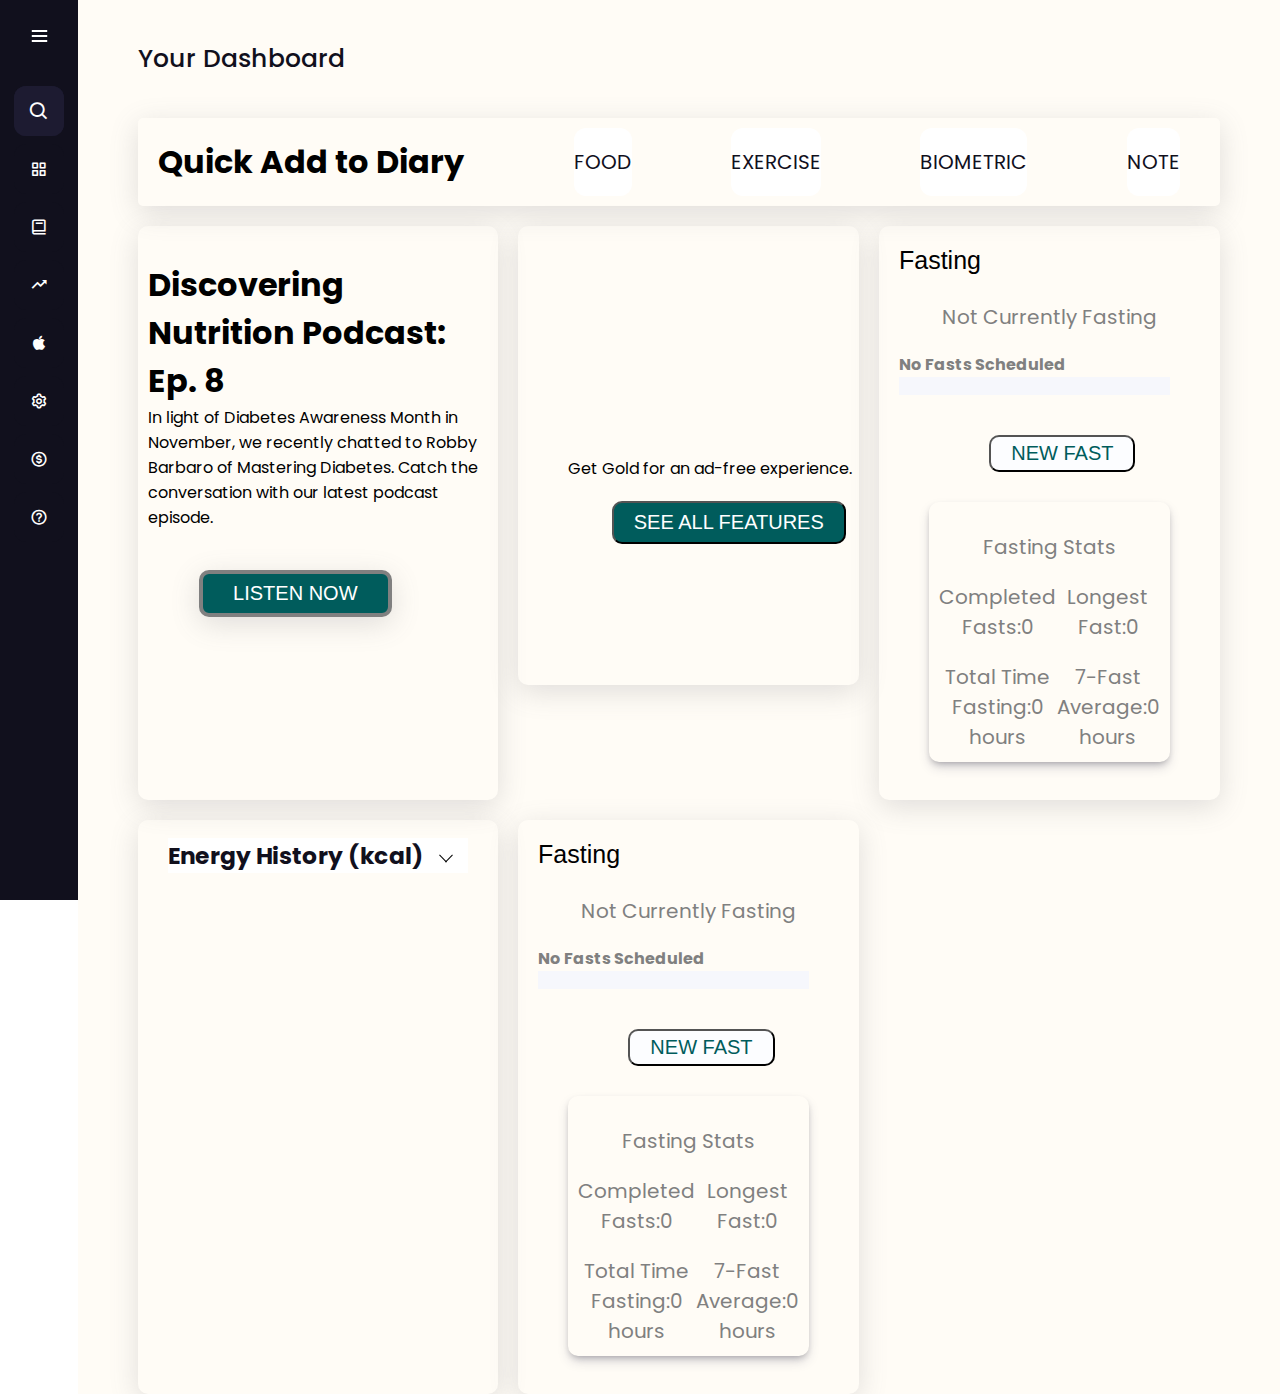
==== dashboard.html @ f8ed8d7b "dashboard complete" ====
<!DOCTYPE html>
<html lang="en" dir="ltr">
  <head>
    <meta charset="UTF-8">
    <link rel="stylesheet" href="./dashboard.css">
    <link href='https://unpkg.com/boxicons@2.0.7/css/boxicons.min.css' rel='stylesheet'>
     <meta name="viewport" content="width=device-width, initial-scale=1.0">
     <script src="https://kit.fontawesome.com/d331f272dc.js" crossorigin="anonymous"></script>
     <script type="module" src="https://unpkg.com/ionicons@5.5.2/dist/ionicons/ionicons.esm.js"></script>
     <script nomodule src="https://unpkg.com/ionicons@5.5.2/dist/ionicons/ionicons.js"></script>
    </head>
   
<body>
  <div class="sidebar">
    <div class="logo-details">
        <i class="fa-brands fa-nutritionix"></i>
        <div class="logo_name">fitNfine</div>
        <i class='bx bx-menu' id="btn" ></i>
    </div>
    <ul class="nav-list">
      <li>
          <i class='bx bx-search' ></i>
         <input type="text" placeholder="Search...">
         <span class="tooltip">Search</span>
      </li>
      <li>
        <a href="#">
          <i class='bx bx-grid-alt'></i>
          <span class="links_name">Dashboard</span>
        </a>
         <span class="tooltip">Dashboard</span>
      </li>
      <li>
       <a href="#">
        <i class='bx bx-book'></i>
         <span class="links_name">Diary</span>
       </a>
       <span class="tooltip">Diary</span>
     </li>
     <li>
       <a href="#">
        <i class='bx bx-trending-up'></i>
         <span class="links_name">Trends</span>
       </a>
       <span class="tooltip">Trends</span>
     </li>
     <li>
       <a href="#">
        <i class='bx bxl-apple'></i>
         <span class="links_name">Food</span>
       </a>
       <span class="tooltip">Food</span>
     </li>
     <li>
       <a href="#">
        <i class='bx bx-cog' ></i>
         <span class="links_name">Setting</span>
       </a>
       <span class="tooltip">Setting</span>
     </li>
     <li>
       <a href="#">
        <i class='bx bx-dollar-circle' ></i>
         <span class="links_name">Plan</span>
       </a>
       <span class="tooltip">Plan</span>
     </li>
     <li>
       <a href="#">
        <i class='bx bx-help-circle' ></i>
         <span class="links_name">Help</span>
       </a>
       <span class="tooltip">Help</span>
     </li>
     
    </ul>
  </div>
  <section class="home-section">
      <div class="text">Your Dashboard</div>
      <div class="nav">
        <div>
          <h1>Quick Add to Diary</h1>
        </div>
        <div>
          <a href="#">
            <ion-icon name="fast-food-outline" class="icons1"></ion-icon>
             <span class="links_name">FOOD</span>
           </a>
        </div>
        <div>
          <a href="#">
            <ion-icon name="bicycle-outline" class="icons2"></ion-icon>
             <span class="links_name">EXERCISE</span>
           </a>
        </div>
        <div>
          <a href="#">
            <ion-icon name="finger-print-outline" class="icons3"></ion-icon>
             <span class="links_name">BIOMETRIC</span>
           </a>
        </div>
        <div>
          <a href="#">
            <ion-icon name="document-outline" class="icons4"></ion-icon>
             <span class="links_name">NOTE</span>
           </a>
        </div>
      </div>
      <div class="mid-section">
        <div class="poster">
          <img class="poster-image1" src="https://braze-images.com/appboy/communication/marketing/content_cards_message_variations/images/6387dbe55fa90006644e5da0/60332a91ff2dcf89826899ec893b847b0bb32868/original.png?1669856169" alt="">
          <h1>Discovering Nutrition Podcast: Ep. 8</h1>
          <p>In light of Diabetes Awareness Month in November, we recently chatted to Robby Barbaro of Mastering Diabetes. Catch the conversation with our latest podcast episode.</p>
          <button class="listen">LISTEN NOW</button>
        </div>
        <div class="ads">
          <img class="poster-image2" src="https://cdn1.cronometer.com/brand/logos/cronometer-gold-black-text.svg" alt="">
          <p>Get Gold for an ad-free experience.</p>
          <button class="features" >SEE ALL FEATURES</button>
        </div>
        <div class="fasting">
            <span class="name1">Fasting</span>
            <ion-icon class="lock" name="lock-closed-outline"></ion-icon>
            <p>Not Currently Fasting</p>
            <h4>No Fasts Scheduled</h4>
            <hr color="#f6f7fc" size="20px" width="90%" border-radius="5%" margin-top="10px">
            <button class="fastbtn">NEW FAST</button>
            <div class="fasting-stats">
              <p>Fasting Stats</p>
              <div>
                <div>
                  <p class="para">Completed Fasts:0</p>
                  <p class="para">Total Time Fasting:0 hours</p>
                </div>
                <div>
                  <p class="para">Longest Fast:0</p>
                  <p class="para">7-Fast Average:0 hours</p>
                </div>
              </div>
            </div>
        </div>
        <div class="Energy">
            <a class="toggle-btn" href="#">
              <h3>Energy History (kcal)</h3>
            <span class="arrow"></span>
            </a>
            
           

      </div>
      <div class="fasting">
        <span class="name1">Fasting</span>
        <ion-icon class="lock" name="lock-closed-outline"></ion-icon>
        <p>Not Currently Fasting</p>
        <h4>No Fasts Scheduled</h4>
        <hr color="#f6f7fc" size="20px" width="90%" border-radius="5%" margin-top="10px">
        <button class="fastbtn">NEW FAST</button>
        <div class="fasting-stats">
          <p>Fasting Stats</p>
          <div>
            <div>
              <p class="para">Completed Fasts:0</p>
              <p class="para">Total Time Fasting:0 hours</p>
            </div>
            <div>
              <p class="para">Longest Fast:0</p>
              <p class="para">7-Fast Average:0 hours</p>
            </div>
          </div>
        </div>
    </div>
      </div>
  </section>
  
</body>

</html>
<script src="./dashboard.js"></script>
---- dashboard.css ----
/* Google Font Link */
@import url('https://fonts.googleapis.com/css2?family=Poppins:wght@200;300;400;500;600;700&display=swap');
*{
  margin: 0;
  padding: 0;
  box-sizing: border-box;
  font-family: "Poppins" , sans-serif;
}

.sidebar{
  position: fixed;
  left: 0;
  top: 0;
  height: 100%;
  width: 78px;
  background: #11101D;
  padding: 6px 14px;
  z-index: 99;
  transition: all 0.5s ease;
}
.sidebar.open{
  width: 250px;
}
.sidebar .logo-details{
  height: 60px;
  display: flex;
  align-items: center;
  position: relative;
}
.sidebar .logo-details .icon{
  opacity: 0;
  transition: all 0.5s ease;
}
.sidebar .logo-details .logo_name{
  color: #fff;
  font-size: 20px;
  font-weight: 600;
  opacity: 0;
  transition: all 0.5s ease;
}
.sidebar.open .logo-details .icon,
.sidebar.open .logo-details .logo_name{
  opacity: 1;
}
.sidebar .logo-details #btn{
  position: absolute;
  top: 50%;
  right: 0;
  transform: translateY(-50%);
  font-size: 22px;
  transition: all 0.4s ease;
  font-size: 23px;
  text-align: center;
  cursor: pointer;
  transition: all 0.5s ease;
}
.sidebar.open .logo-details #btn{
  text-align: right;
}
.sidebar i{
  color: #fff;
  height: 60px;
  min-width: 50px;
  font-size: 28px;
  text-align: center;
  line-height: 60px;
}
.sidebar .nav-list{
  margin-top: 20px;
  height: 100%;
}
.sidebar li{
  position: relative;
  margin: 8px 0;
  list-style: none;
}
.sidebar li .tooltip{
  position: absolute;
  top: -20px;
  left: calc(100% + 15px);
  z-index: 3;
  background: #fff;
  box-shadow: 0 5px 10px rgba(0, 0, 22, 0.3);
  padding: 6px 12px;
  border-radius: 4px;
  font-size: 15px;
  font-weight: 400;
  opacity: 0;
  white-space: nowrap;
  pointer-events: none;
  transition: 0s;
}
.sidebar li:hover .tooltip{
  opacity: 1;
  pointer-events: auto;
  transition: all 0.4s ease;
  top: 50%;
  transform: translateY(-50%);
}
.sidebar.open li .tooltip{
  display: none;
}
.sidebar input{
  font-size: 15px;
  color: #FFF;
  font-weight: 400;
  outline: none;
  height: 50px;
  width: 100%;
  width: 50px;
  border: none;
  border-radius: 12px;
  transition: all 0.5s ease;
  background: #1d1b31;
}
.sidebar.open input{
  padding: 0 20px 0 50px;
  width: 100%;
}
.sidebar .bx-search{
  position: absolute;
  top: 50%;
  left: 0;
  transform: translateY(-50%);
  font-size: 22px;
  background: #1d1b31;
  color: #FFF;
}
.sidebar.open .bx-search:hover{
  background: #1d1b31;
  color: #FFF;
}
.sidebar .bx-search:hover{
  background: #FFF;
  color: #11101d;
}
.sidebar li a{
  display: flex;
  height: 100%;
  width: 100%;
  border-radius: 12px;
  align-items: center;
  text-decoration: none;
  transition: all 0.4s ease;
  background: #11101D;
}
.sidebar li a:hover{
  background: #FFF;
}
.sidebar li a .links_name{
  color:#fffcf6;
  font-size: 15px;
  font-weight: 400;
  white-space: nowrap;
  opacity: 0;
  pointer-events: none;
  transition: 0.4s;
}
.sidebar.open li a .links_name{
  opacity: 1;
  pointer-events: auto;
}
.sidebar li a:hover .links_name,
.sidebar li a:hover i{
  transition: all 0.5s ease;
  color: #11101D;
}
.sidebar li i{
  height: 50px;
  line-height: 50px;
  font-size: 18px;
  border-radius: 12px;
}
.sidebar li.profile{
  position: fixed;
  height: 60px;
  width: 78px;
  left: 0;
  bottom: -8px;
  padding: 10px 14px;
  background: #1d1b31;
  transition: all 0.5s ease;
  overflow: hidden;
}
.sidebar.open li.profile{
  width: 250px;
}
.sidebar li .profile-details{
  display: flex;
  align-items: center;
  flex-wrap: nowrap;
}
.sidebar li img{
  height: 45px;
  width: 45px;
  object-fit: cover;
  border-radius: 6px;
  margin-right: 10px;
}
.sidebar li.profile .name,
.sidebar li.profile .job{
  font-size: 15px;
  font-weight: 400;
  color: #fff;
  white-space: nowrap;
}
.sidebar li.profile .job{
  font-size: 12px;
}
.sidebar .profile #log_out{
  position: absolute;
  top: 50%;
  right: 0;
  transform: translateY(-50%);
  background: #1d1b31;
  width: 100%;
  height: 60px;
  line-height: 60px;
  border-radius: 0px;
  transition: all 0.5s ease;
}
.sidebar.open .profile #log_out{
  width: 50px;
  background: none;
}
.home-section{
  position: relative;
  background:#fffcf6;
  min-height: 100vh;
  top: 0;
  left: 78px;
  width: calc(100% - 78px);
  transition: all 0.5s ease;
  z-index: 2;
}
.sidebar.open ~ .home-section{
  left: 250px;
  width: calc(100% - 250px);
}
.home-section .text{
  display: inline-block;
  color: #11101d;
  font-size: 25px;
  font-weight: 500;
  margin:40px 5%;
}
.home-section .nav{
  width:90%;
  margin: auto;
  
}
.nav{
  display: flex;
  justify-content: space-between;
  box-shadow: rgba(100, 100, 111, 0.2) 0px 7px 29px 0px;
  padding:10px;
  padding-right: 40px;
  border-radius: 5px;
}
.nav h1{
  align-items: center;
  padding: 10px;
}
.nav div a{
  display: flex;
  height: 100%;
  width: 100%;
  font-size: 20px;
  color:#11101D;
  border-radius: 12px;
  align-items: center;
  text-decoration: none;
  transition: all 0.4s ease;
  background:white;
}
.nav div a:hover{
  padding: 10px;
  background:#ffb3b3;
}
.icons1{
  color:red;
  font-size: 2rem;
}
.icons2{
  color:green;
  font-size: 2rem;
}
.icons3{
  color:black;
  font-size: 2rem;
}
.icons4{
  color:black;
  font-size: 2rem;
}
.mid-section{
 width: 90%;
 margin: auto;
 gap:20px;
 margin-top: 20px;
display:grid;
grid-template-columns: repeat(3,1fr);
}
.mid-section .poster .poster-image1{
  width: 100%;
}
.mid-section .poster{
  padding: 10px;
  border-radius: 10px;
  box-shadow: rgba(100, 100, 111, 0.2) 0px 7px 29px 0px;
}
.mid-section .listen{
  font-size: 20px;
  padding:8px 30px; 
  color: #FFF;
  font-family: 'Gill Sans', 'Gill Sans MT', Calibri, 'Trebuchet MS', sans-serif;
  background-color: #005c5c;
  margin-top: 40px;
  border:4px solid grey;
  box-shadow: rgba(100, 100, 111, 0.2) 0px 7px 29px 0px;
  margin-left: 15%;
  border-radius: 10px;

}
.poster-image2{
  width: 80%;
  
}
.mid-section .ads{
box-shadow: rgba(100, 100, 111, 0.2) 0px 7px 29px 0px;
align-items: center;
padding-top:60%;
border-radius: 10px;
padding-left: 50px;
height:80%;
}
.mid-section .features{
  font-size:20px;
  padding:8px 20px;
  color: #FFF;
  font-family: 'Gill Sans', 'Gill Sans MT', Calibri, 'Trebuchet MS', sans-serif;
  background-color: #005c5c;
  margin-top: 20px;
  margin-left:15%;
  border-radius: 10px;
}
.mid-section .fasting{
  font-size:20px;
  padding:8px 20px;
  color: #FFF;
  box-shadow: rgba(100, 100, 111, 0.2) 0px 7px 29px 0px;
  font-family: 'Gill Sans', 'Gill Sans MT', Calibri, 'Trebuchet MS', sans-serif;
  border-radius: 10px;
}
.name1{
  text-decoration: none;
  color:black;
  font-size: 25px;
  font-family: 'Gill Sans', 'Gill Sans MT', Calibri, 'Trebuchet MS', sans-serif;
}
.lock{
  color:red;
  font-size: 2rem;
  
}
.fasting p{
  color: grey;
  text-align: center;
  margin-top: 20px;
}
h4{
  color:grey;
  margin-top: 20px;
  font-size: medium;
}
.fasting .fastbtn{
  margin-top: 40px;
  font-size: 20px;
  padding:5px 20px;
  margin-left: 30%;
  color:  #005c5c;
  background-color:#fcfdff;
  font-family: 'Gill Sans', 'Gill Sans MT', Calibri, 'Trebuchet MS', sans-serif;
  border-radius: 10px;
}
.fasting .fasting-stats{
  width:80%;
  margin: auto;
  box-shadow: rgba(50, 50, 93, 0.25) 0px 6px 12px -2px, rgba(0, 0, 0, 0.3) 0px 3px 7px -3px;
  margin: 10%;
  padding:10px;
  border-radius: 10px;
}
.fasting-stats>div{
  display: flex;
  justify-content: space-between;
}
h3{
  color: #11101D;
}
.para{
  text-align: left;
} 
.Energy{
  font-size:20px;
  padding:8px 20px;
  color: #FFF;
  box-shadow: rgba(100, 100, 111, 0.2) 0px 7px 29px 0px;
  font-family: 'Gill Sans', 'Gill Sans MT', Calibri, 'Trebuchet MS', sans-serif;
  border-radius: 10px;
}


body {
  font-family: sans-serif;
}

.toggle-btn {
  position: relative;
  display: block;
  background: #3890b3;
  color: white;
  width: 300px;
  margin:10px;
  
  text-decoration: none;
  margin-bottom: 5px;
}

.arrow {
  position: absolute;
  top: 20px;
  right: 20px;
}

.arrow::before,
.arrow::after {
  position: relative;
  content: '';
  display: block;
  width: 10px;
  height: 1px;
  background: black;
  transition: 0.3s ease-in-out;
}

.arrow::before {
  transform: rotate(45deg);
}

.arrow::after {
  left: 6px;
  top: -1px;
  transform: rotate(-45deg);
}


.toggle-btn {
  background:white;
}

.toggle-btn.active .arrow::before {
  transform: rotate(-45deg);
}

.toggle-btn.active .arrow::after {
  transform: rotate(45deg);
}



@media (max-width: 420px) {
  .sidebar li .tooltip{
    display: none;
  }
}
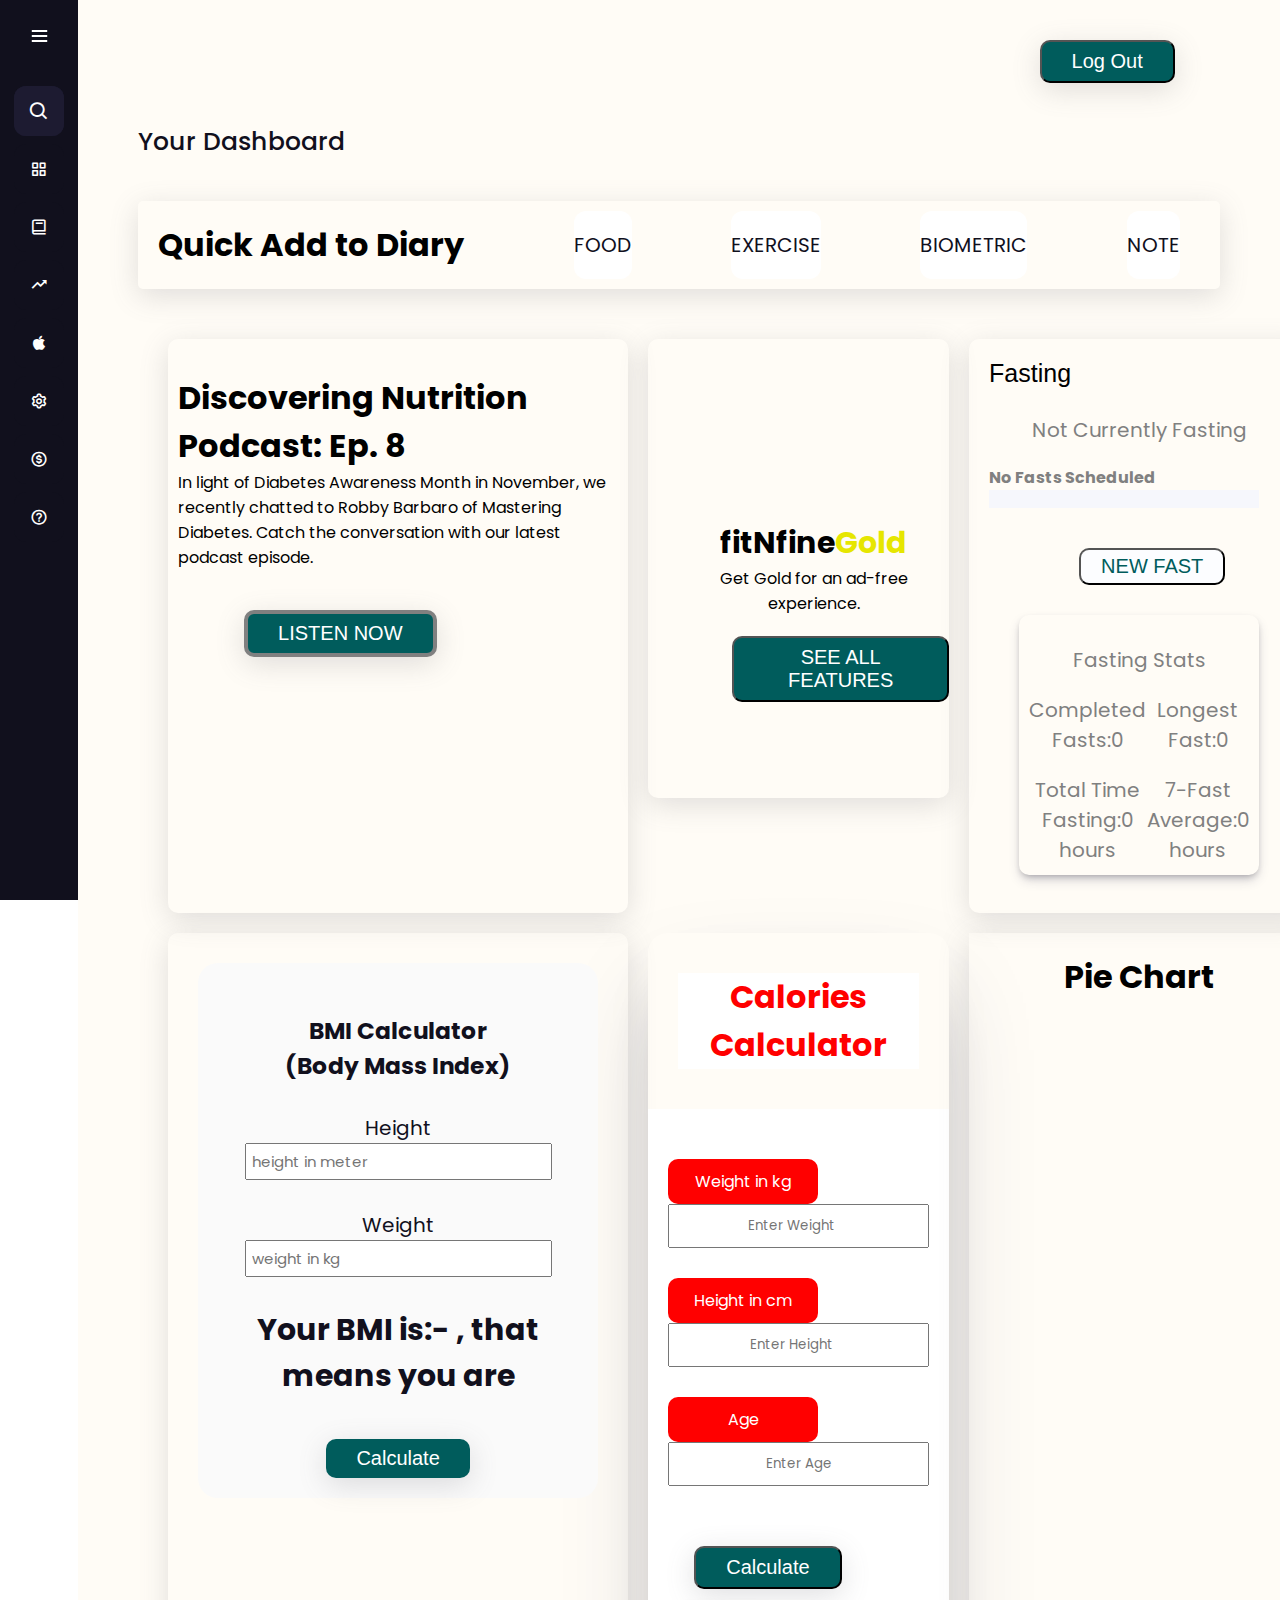
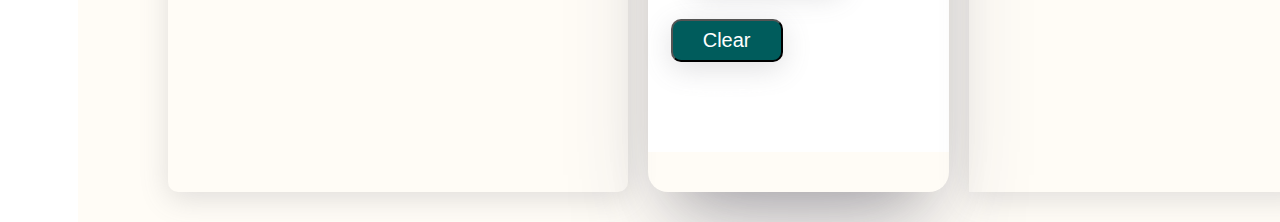
==== commit ef96ed41: "Merge pull request #9 from Ramanand1101/day-5" ====
--- a/dashboard.html
+++ b/dashboard.html
@@ -5,40 +5,41 @@
     <link rel="stylesheet" href="./dashboard.css">
     <link href='https://unpkg.com/boxicons@2.0.7/css/boxicons.min.css' rel='stylesheet'>
      <meta name="viewport" content="width=device-width, initial-scale=1.0">
+     <script src="https://cdn.jsdelivr.net/npm/chart.js"></script>
      <script src="https://kit.fontawesome.com/d331f272dc.js" crossorigin="anonymous"></script>
      <script type="module" src="https://unpkg.com/ionicons@5.5.2/dist/ionicons/ionicons.esm.js"></script>
      <script nomodule src="https://unpkg.com/ionicons@5.5.2/dist/ionicons/ionicons.js"></script>
     </head>
    
 <body>
-  <div class="sidebar">
-    <div class="logo-details">
-        <i class="fa-brands fa-nutritionix"></i>
-        <div class="logo_name">fitNfine</div>
-        <i class='bx bx-menu' id="btn" ></i>
-    </div>
-    <ul class="nav-list">
-      <li>
-          <i class='bx bx-search' ></i>
-         <input type="text" placeholder="Search...">
-         <span class="tooltip">Search</span>
-      </li>
-      <li>
-        <a href="#">
-          <i class='bx bx-grid-alt'></i>
-          <span class="links_name">Dashboard</span>
-        </a>
-         <span class="tooltip">Dashboard</span>
-      </li>
-      <li>
-       <a href="#">
+<div class="sidebar">
+  <div class="logo-details">
+    <i class="fa-brands fa-nutritionix"></i>
+    <div class="logo_name">fitNfine</div>
+    <i class='bx bx-menu' id="btn" ></i>
+  </div>
+  <ul class="nav-list">
+    <li>
+      <i class='bx bx-search' ></i>
+      <input type="text" placeholder="Search...">
+      <span class="tooltip">Search</span>
+    </li>
+    <li>
+      <a href="#">
+        <i class='bx bx-grid-alt'></i>
+        <span class="links_name">Dashboard</span>
+      </a>
+      <span class="tooltip">Dashboard</span>
+    </li>
+    <li>
+      <a href="#">
         <i class='bx bx-book'></i>
-         <span class="links_name">Diary</span>
-       </a>
-       <span class="tooltip">Diary</span>
-     </li>
-     <li>
-       <a href="#">
+        <span class="links_name">Diary</span>
+      </a>
+      <span class="tooltip">Diary</span>
+    </li>
+    <li>
+      <a href="#">
         <i class='bx bx-trending-up'></i>
          <span class="links_name">Trends</span>
        </a>
@@ -76,6 +77,10 @@
     </ul>
   </div>
   <section class="home-section">
+   <div id="top-section">
+      <button class="Log-Out">Log Out</button>
+   
+   </div>
       <div class="text">Your Dashboard</div>
       <div class="nav">
         <div>
@@ -114,62 +119,80 @@
           <button class="listen">LISTEN NOW</button>
         </div>
         <div class="ads">
-          <img class="poster-image2" src="https://cdn1.cronometer.com/brand/logos/cronometer-gold-black-text.svg" alt="">
+          <h2>fitNfine<span class="b2">Gold</span></h2>
           <p>Get Gold for an ad-free experience.</p>
           <button class="features" >SEE ALL FEATURES</button>
         </div>
         <div class="fasting">
-            <span class="name1">Fasting</span>
-            <ion-icon class="lock" name="lock-closed-outline"></ion-icon>
-            <p>Not Currently Fasting</p>
-            <h4>No Fasts Scheduled</h4>
-            <hr color="#f6f7fc" size="20px" width="90%" border-radius="5%" margin-top="10px">
-            <button class="fastbtn">NEW FAST</button>
-            <div class="fasting-stats">
-              <p>Fasting Stats</p>
+          <span class="name1">Fasting</span>
+          <ion-icon class="lock" name="lock-closed-outline"></ion-icon>
+          <p>Not Currently Fasting</p>
+          <h4>No Fasts Scheduled</h4>
+          <hr color="#f6f7fc" size="20px" width="90%" border-radius="5%" margin-top="10px">
+          <button class="fastbtn">NEW FAST</button>
+          <div class="fasting-stats">
+            <p>Fasting Stats</p>
+            <div>
               <div>
-                <div>
-                  <p class="para">Completed Fasts:0</p>
-                  <p class="para">Total Time Fasting:0 hours</p>
-                </div>
-                <div>
-                  <p class="para">Longest Fast:0</p>
-                  <p class="para">7-Fast Average:0 hours</p>
-                </div>
+                <p class="para">Completed Fasts:0</p>
+                <p class="para">Total Time Fasting:0 hours</p>
+              </div>
+              <div>
+                <p class="para">Longest Fast:0</p>
+                <p class="para">7-Fast Average:0 hours</p>
               </div>
             </div>
+          </div>
         </div>
         <div class="Energy">
-            <a class="toggle-btn" href="#">
-              <h3>Energy History (kcal)</h3>
-            <span class="arrow"></span>
-            </a>
-            
-           
-
+          <div id="box">
+            <h3>BMI Calculator <br>(Body Mass Index)</h3>
+          <label>Height</label>
+          <input type="text" id="height" placeholder="height in meter">
+          <br>
+          <label>Weight</label>
+          <input type="text" id="weight" placeholder="weight in kg">
+          <br>
+          <h2>
+            Your BMI is:- <span id="bmi"></span>, that means you are
+            <br>
+            <span id="status"></span>
+          </h2>
+          <button id="calculate">Calculate</button>
+          </div>
+          
+        </div>
+        <div class="container">
+          <h1>Calories Calculator</h1>
+          <div class="calories"> 
+           <div>
+            <label>Weight in kg</label>
+            <input type="number" id="we" placeholder="Enter Weight">
+            <br>
+            <label>Height in cm</label>
+            <input type="number" id="hi" placeholder="Enter Height">
+            <br>
+            <label>Age</label>
+            <input type="text" id="age" placeholder="Enter Age">
+            <br>
+            <p id="resultcal"></p>
+            <button class="btn-primary" onclick="Calo()">Calculate</button>
+            <button class="btn-danger">Clear</button>
+            <p class="enter">Please Enter Height, Weight & Age</p>
+          </div>
+          </div>
+          </div>
+          <div class="pie-chart">
+            <h1 class="heading">Pie Chart</h1>
+            <canvas id="myChart"></canvas> 
+          </div>
+        </div>
+        </div>
+          </div>
+        </div>
       </div>
-      <div class="fasting">
-        <span class="name1">Fasting</span>
-        <ion-icon class="lock" name="lock-closed-outline"></ion-icon>
-        <p>Not Currently Fasting</p>
-        <h4>No Fasts Scheduled</h4>
-        <hr color="#f6f7fc" size="20px" width="90%" border-radius="5%" margin-top="10px">
-        <button class="fastbtn">NEW FAST</button>
-        <div class="fasting-stats">
-          <p>Fasting Stats</p>
-          <div>
-            <div>
-              <p class="para">Completed Fasts:0</p>
-              <p class="para">Total Time Fasting:0 hours</p>
-            </div>
-            <div>
-              <p class="para">Longest Fast:0</p>
-              <p class="para">7-Fast Average:0 hours</p>
-            </div>
-          </div>
-        </div>
-    </div>
       </div>
+        
   </section>
   
 </body>
--- a/dashboard.css
+++ b/dashboard.css
@@ -42,6 +42,7 @@
 .sidebar.open .logo-details .logo_name{
   opacity: 1;
 }
+
 .sidebar .logo-details #btn{
   position: absolute;
   top: 50%;
@@ -233,6 +234,9 @@
   transition: all 0.5s ease;
   z-index: 2;
 }
+.b2{
+  color: #e6e600;
+}
 .sidebar.open ~ .home-section{
   left: 250px;
   width: calc(100% - 250px);
@@ -249,6 +253,26 @@
   margin: auto;
   
 }
+.Log-Out{
+  font-size: 20px;
+  padding:8px 30px; 
+  font-family: 'Gill Sans', 'Gill Sans MT', Calibri, 'Trebuchet MS', sans-serif;
+  margin-top: 40px;
+  margin-left:80%;
+  background-color: #005c5c;
+  color: white;
+  box-shadow: rgba(100, 100, 111, 0.2) 0px 7px 29px 0px;
+  border-radius: 10px;
+}
+
+.Log-Out {
+  transition-duration: 0.4s;
+}
+
+.Log-Out:hover {
+  background-color: #ff5c33; /* Green */
+  color: white;
+}
 .nav{
   display: flex;
   justify-content: space-between;
@@ -297,6 +321,7 @@
  width: 90%;
  margin: auto;
  gap:20px;
+ padding: 30px;
  margin-top: 20px;
 display:grid;
 grid-template-columns: repeat(3,1fr);
@@ -325,13 +350,21 @@
 .poster-image2{
   width: 80%;
   
+}
+.ads h2{
+  text-align: center;
+  font-size: 30px;
+  
+}
+.ads p{
+  text-align: center;
 }
 .mid-section .ads{
 box-shadow: rgba(100, 100, 111, 0.2) 0px 7px 29px 0px;
 align-items: center;
 padding-top:60%;
 border-radius: 10px;
-padding-left: 50px;
+padding-left: 30px;
 height:80%;
 }
 .mid-section .features{
@@ -341,7 +374,7 @@
   font-family: 'Gill Sans', 'Gill Sans MT', Calibri, 'Trebuchet MS', sans-serif;
   background-color: #005c5c;
   margin-top: 20px;
-  margin-left:15%;
+  margin-left:20%;
   border-radius: 10px;
 }
 .mid-section .fasting{
@@ -403,71 +436,155 @@
 } 
 .Energy{
   font-size:20px;
-  padding:8px 20px;
-  color: #FFF;
-  box-shadow: rgba(100, 100, 111, 0.2) 0px 7px 29px 0px;
-  font-family: 'Gill Sans', 'Gill Sans MT', Calibri, 'Trebuchet MS', sans-serif;
-  border-radius: 10px;
-}
-
-
-body {
-  font-family: sans-serif;
-}
-
-.toggle-btn {
+  height:100%;
+  color: #FFF;
+  background:url(https://img.freepik.com/free-photo/healthy-food-dish-blue-background-healthful-set-including-vegetables-fruits-grape-apple-kiwi-pepper-lime-cabbage-zucchini-grapefruit-nuts-proper-nutrition-vegetarian-menu_155003-34693.jpg?w=1060&t=st=1671368959~exp=1671369559~hmac=c0d6efedc55a7531f38a44e48aaf8615f53fa6ea4f0d298d18dc5710b193c9fa);
+  background-size: cover;
+  box-shadow: rgba(100, 100, 111, 0.2) 0px 7px 29px 0px;
+  font-family: 'Gill Sans', 'Gill Sans MT', Calibri, 'Trebuchet MS', sans-serif;
+  border-radius: 10px;
+}
+
+#box{
+  margin: 30px;
+  min-width: 400px;
+  border-radius: 20px;
+  padding:20px;
+  align-items: center;
+  background: #FAFAFA;
+  text-align: center;
   position: relative;
-  display: block;
-  background: #3890b3;
+}
+
+.Energy h3{
+  text-align: center;
+  padding-top:30px;
+}
+
+.Energy label{
+  margin-top:30px;
+  color: #11101D;
+  display:inline-block;
+  width: 100px;
+}
+.Energy h2{
+  color: #11101D;
+  margin-top:30px;
+}
+.Energy input{
+  font-size: 15px;
+  padding:5px;
+}
+
+.Energy button{
+  font-size: 20px;
+  padding:8px 30px; 
+  color: #FFF;
+  font-family: 'Gill Sans', 'Gill Sans MT', Calibri, 'Trebuchet MS', sans-serif;
+  background-color: #005c5c;
+  margin-top: 40px;
+  box-shadow: rgba(100, 100, 111, 0.2) 0px 7px 29px 0px;
+  border-radius: 10px;
+  border: none;
+}
+.container .calories label{
+  margin-top:30px;
+  color: #11101D;
+  background-color: red;
+  border-radius: 10px;
   color: white;
-  width: 300px;
-  margin:10px;
-  
-  text-decoration: none;
-  margin-bottom: 5px;
-}
-
-.arrow {
-  position: absolute;
-  top: 20px;
-  right: 20px;
-}
-
-.arrow::before,
-.arrow::after {
-  position: relative;
-  content: '';
-  display: block;
-  width: 10px;
-  height: 1px;
-  background: black;
-  transition: 0.3s ease-in-out;
-}
-
-.arrow::before {
-  transform: rotate(45deg);
-}
-
-.arrow::after {
-  left: 6px;
-  top: -1px;
-  transform: rotate(-45deg);
-}
-
-
-.toggle-btn {
-  background:white;
-}
-
-.toggle-btn.active .arrow::before {
-  transform: rotate(-45deg);
-}
-
-.toggle-btn.active .arrow::after {
-  transform: rotate(45deg);
-}
-
-
+  padding:10px 0px;
+  display:inline-block;
+  width: 150px;
+ text-align: center;
+}
+.container .calories input{
+  padding:10px 0px;
+  text-align: center;
+}
+.container h1{
+  margin-top: 30px;
+  text-align: center;
+}
+.enter{
+  margin-top: 20px;
+  background-color: #fff;
+  text-align: center;
+  font-style:bold ;
+}
+.pie-chart{
+  box-shadow: rgba(100, 100, 111, 0.2) 0px 7px 29px 0px;
+  padding: 20px;
+  
+  width:100%;
+  color:black;
+
+  
+}
+.container{
+  width:100%;
+  padding: 40px 0px;
+  border-radius: 20px;
+  color:white;
+  background:url(https://img.freepik.com/free-vector/people-eating-healthy-exercising-regularly_53876-59882.jpg?size=626&ext=jpg&ga=GA1.2.1547401143.1671186583);
+  box-shadow: rgba(255, 255, 255, 0.1) 0px 1px 1px 0px inset, rgba(50, 50, 93, 0.25) 0px 50px 100px -20px, rgba(0, 0, 0, 0.3) 0px 30px 60px -30px;
+}
+.container h1{
+  background-color:white;
+  width:80%;
+  margin-top: 20px;
+  margin: auto;
+  color:red;
+}
+.container .calories{
+  padding: 20px;
+  margin: auto;
+  
+  margin-top: 40px;
+  background-color: white;
+  background-size: cover;
+}
+
+
+.btn-danger{
+  font-size: 20px;
+  padding:8px 30px; 
+  color: #FFF;
+  font-family: 'Gill Sans', 'Gill Sans MT', Calibri, 'Trebuchet MS', sans-serif;
+  background-color: #005c5c;
+  margin-top: 30px;
+  box-shadow: rgba(100, 100, 111, 0.2) 0px 7px 29px 0px;
+  margin-left: 1%;
+  border-radius: 10px;
+}
+#resultcal{
+  text-align: center;
+  background-color: #fff;
+  margin-top: 10px;
+  font-weight: 100px;
+  padding: 10px;
+}
+.btn-primary{
+  font-size: 20px;
+  padding:8px 30px; 
+  color: #FFF;
+  font-family: 'Gill Sans', 'Gill Sans MT', Calibri, 'Trebuchet MS', sans-serif;
+  background-color: #005c5c;
+  margin-top: 30px;
+  box-shadow: rgba(100, 100, 111, 0.2) 0px 7px 29px 0px;
+  margin-left: 10%;
+  border-radius: 10px;
+}
+.heading{
+  text-align: center;
+}
+#myChart{
+  margin-top:40px;
+  
+  margin: auto;
+  margin-top: 50px;
+  
+}
 
 @media (max-width: 420px) {
   .sidebar li .tooltip{
